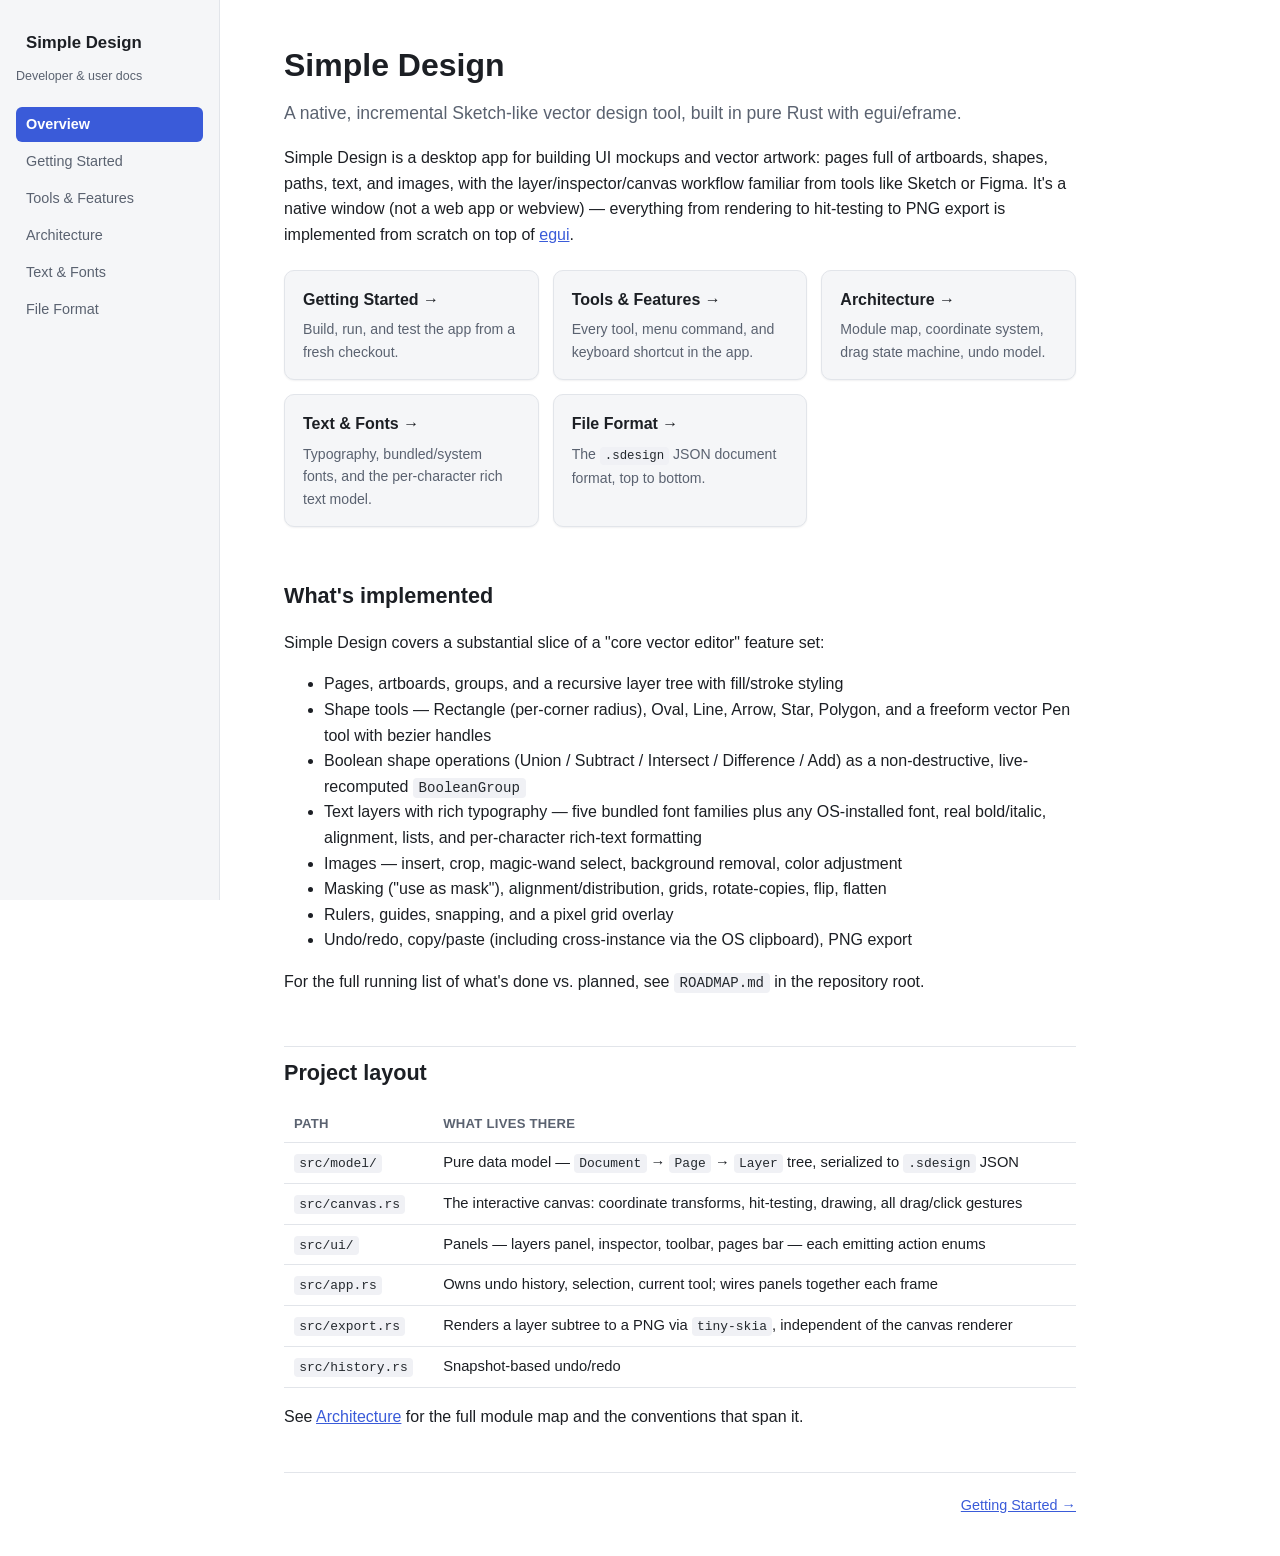
==== docs/index.html @ 33f7a799 "adding docs" ====
<!doctype html>
<html lang="en">
<head>
<meta charset="utf-8">
<meta name="viewport" content="width=device-width, initial-scale=1">
<title>Simple Design — Documentation</title>
<link rel="stylesheet" href="style.css">
</head>
<body>
<div class="layout">
<nav class="sidebar">
  <a class="brand" href="index.html">Simple Design</a>
  <div class="tagline">Developer &amp; user docs</div>
  <ul>
    <li><a class="active" href="index.html">Overview</a></li>
    <li><a href="getting-started.html">Getting Started</a></li>
    <li><a href="features.html">Tools &amp; Features</a></li>
    <li><a href="architecture.html">Architecture</a></li>
    <li><a href="text-and-fonts.html">Text &amp; Fonts</a></li>
    <li><a href="file-format.html">File Format</a></li>
  </ul>
</nav>
<main>
<h1>Simple Design</h1>
<p class="lede">A native, incremental Sketch-like vector design tool, built in pure Rust with egui/eframe.</p>

<p>
Simple Design is a desktop app for building UI mockups and vector artwork: pages full of
artboards, shapes, paths, text, and images, with the layer/inspector/canvas workflow
familiar from tools like Sketch or Figma. It's a native window (not a web app or webview) —
everything from rendering to hit-testing to PNG export is implemented from scratch on top of
<a href="https://github.com/emilk/egui" target="_blank" rel="noopener">egui</a>.
</p>

<div class="cards">
  <div class="card">
    <a href="getting-started.html">
      <h3>Getting Started →</h3>
      <p>Build, run, and test the app from a fresh checkout.</p>
    </a>
  </div>
  <div class="card">
    <a href="features.html">
      <h3>Tools &amp; Features →</h3>
      <p>Every tool, menu command, and keyboard shortcut in the app.</p>
    </a>
  </div>
  <div class="card">
    <a href="architecture.html">
      <h3>Architecture →</h3>
      <p>Module map, coordinate system, drag state machine, undo model.</p>
    </a>
  </div>
  <div class="card">
    <a href="text-and-fonts.html">
      <h3>Text &amp; Fonts →</h3>
      <p>Typography, bundled/system fonts, and the per-character rich text model.</p>
    </a>
  </div>
  <div class="card">
    <a href="file-format.html">
      <h3>File Format →</h3>
      <p>The <code>.sdesign</code> JSON document format, top to bottom.</p>
    </a>
  </div>
</div>

<h2>What's implemented</h2>
<p>Simple Design covers a substantial slice of a "core vector editor" feature set:</p>
<ul>
  <li>Pages, artboards, groups, and a recursive layer tree with fill/stroke styling</li>
  <li>Shape tools — Rectangle (per-corner radius), Oval, Line, Arrow, Star, Polygon, and a
      freeform vector Pen tool with bezier handles</li>
  <li>Boolean shape operations (Union / Subtract / Intersect / Difference / Add) as a
      non-destructive, live-recomputed <code>BooleanGroup</code></li>
  <li>Text layers with rich typography — five bundled font families plus any OS-installed
      font, real bold/italic, alignment, lists, and per-character rich-text formatting</li>
  <li>Images — insert, crop, magic-wand select, background removal, color adjustment</li>
  <li>Masking ("use as mask"), alignment/distribution, grids, rotate-copies, flip, flatten</li>
  <li>Rulers, guides, snapping, and a pixel grid overlay</li>
  <li>Undo/redo, copy/paste (including cross-instance via the OS clipboard), PNG export</li>
</ul>

<p>
For the full running list of what's done vs. planned, see <code>ROADMAP.md</code> in the
repository root.
</p>

<h2>Project layout</h2>
<table>
  <tr><th>Path</th><th>What lives there</th></tr>
  <tr><td><code>src/model/</code></td><td>Pure data model — <code>Document</code> → <code>Page</code> → <code>Layer</code> tree, serialized to <code>.sdesign</code> JSON</td></tr>
  <tr><td><code>src/canvas.rs</code></td><td>The interactive canvas: coordinate transforms, hit-testing, drawing, all drag/click gestures</td></tr>
  <tr><td><code>src/ui/</code></td><td>Panels — layers panel, inspector, toolbar, pages bar — each emitting action enums</td></tr>
  <tr><td><code>src/app.rs</code></td><td>Owns undo history, selection, current tool; wires panels together each frame</td></tr>
  <tr><td><code>src/export.rs</code></td><td>Renders a layer subtree to a PNG via <code>tiny-skia</code>, independent of the canvas renderer</td></tr>
  <tr><td><code>src/history.rs</code></td><td>Snapshot-based undo/redo</td></tr>
</table>
<p>See <a href="architecture.html">Architecture</a> for the full module map and the
conventions that span it.</p>

<div class="footer-nav">
  <span></span>
  <a href="getting-started.html">Getting Started →</a>
</div>
</main>
</div>
</body>
</html>
---- docs/style.css ----
:root {
  --bg: #ffffff;
  --bg-alt: #f5f6f8;
  --fg: #1c1f24;
  --fg-muted: #5a6270;
  --border: #e2e5ea;
  --accent: #3a5bd9;
  --accent-fg: #ffffff;
  --code-bg: #f0f1f5;
  --code-fg: #24292e;
  --tag-bg: #eef1fb;
  --tag-fg: #3a5bd9;
  --shadow: 0 1px 2px rgba(20, 24, 32, 0.06);
}

@media (prefers-color-scheme: dark) {
  :root {
    --bg: #14161a;
    --bg-alt: #1b1e24;
    --fg: #e7e9ee;
    --fg-muted: #9ba3b0;
    --border: #2a2e37;
    --accent: #7f9bff;
    --accent-fg: #0f1116;
    --code-bg: #1e2129;
    --code-fg: #dbe1ea;
    --tag-bg: #232a44;
    --tag-fg: #a9bbff;
    --shadow: 0 1px 2px rgba(0, 0, 0, 0.35);
  }
}

* {
  box-sizing: border-box;
}

html {
  color-scheme: light dark;
}

body {
  margin: 0;
  font-family: -apple-system, BlinkMacSystemFont, "Segoe UI", Helvetica, Arial, sans-serif;
  background: var(--bg);
  color: var(--fg);
  line-height: 1.6;
}

.layout {
  display: flex;
  min-height: 100vh;
}

nav.sidebar {
  flex: 0 0 220px;
  border-right: 1px solid var(--border);
  background: var(--bg-alt);
  padding: 24px 16px;
  position: sticky;
  top: 0;
  align-self: flex-start;
  height: 100vh;
  overflow-y: auto;
}

nav.sidebar .brand {
  font-weight: 700;
  font-size: 1.05rem;
  margin-bottom: 4px;
  display: block;
  color: var(--fg);
  text-decoration: none;
}

nav.sidebar .tagline {
  font-size: 0.78rem;
  color: var(--fg-muted);
  margin-bottom: 20px;
}

nav.sidebar ul {
  list-style: none;
  margin: 0;
  padding: 0;
}

nav.sidebar li {
  margin: 2px 0;
}

nav.sidebar a {
  display: block;
  padding: 6px 10px;
  border-radius: 6px;
  color: var(--fg-muted);
  text-decoration: none;
  font-size: 0.9rem;
}

nav.sidebar a:hover {
  background: var(--tag-bg);
  color: var(--fg);
}

nav.sidebar a.active {
  background: var(--accent);
  color: var(--accent-fg);
  font-weight: 600;
}

main {
  flex: 1;
  min-width: 0;
  padding: 40px clamp(20px, 5vw, 64px);
  max-width: 920px;
}

main h1 {
  font-size: 2rem;
  margin: 0 0 8px;
}

main h1 + p.lede {
  color: var(--fg-muted);
  font-size: 1.1rem;
  margin-top: 0;
}

main h2 {
  font-size: 1.35rem;
  margin: 2.4em 0 0.6em;
  padding-top: 0.4em;
  border-top: 1px solid var(--border);
}

main h2:first-of-type {
  border-top: none;
  padding-top: 0;
}

main h3 {
  font-size: 1.05rem;
  margin: 1.6em 0 0.5em;
}

p, li {
  color: var(--fg);
}

code {
  font-family: ui-monospace, SFMono-Regular, Menlo, Consolas, monospace;
  background: var(--code-bg);
  color: var(--code-fg);
  padding: 0.15em 0.4em;
  border-radius: 4px;
  font-size: 0.88em;
}

pre {
  background: var(--code-bg);
  color: var(--code-fg);
  padding: 14px 16px;
  border-radius: 8px;
  overflow-x: auto;
  font-size: 0.85rem;
  border: 1px solid var(--border);
}

pre code {
  background: none;
  padding: 0;
  border-radius: 0;
}

table {
  border-collapse: collapse;
  width: 100%;
  margin: 1em 0;
  font-size: 0.92rem;
}

th, td {
  text-align: left;
  padding: 8px 10px;
  border-bottom: 1px solid var(--border);
  vertical-align: top;
}

th {
  color: var(--fg-muted);
  font-weight: 600;
  font-size: 0.82rem;
  text-transform: uppercase;
  letter-spacing: 0.02em;
}

.cards {
  display: grid;
  grid-template-columns: repeat(auto-fit, minmax(230px, 1fr));
  gap: 14px;
  margin: 1.4em 0;
}

.card {
  border: 1px solid var(--border);
  border-radius: 10px;
  padding: 16px 18px;
  background: var(--bg-alt);
  box-shadow: var(--shadow);
}

.card h3 {
  margin: 0 0 6px;
  font-size: 1rem;
}

.card p {
  margin: 0;
  font-size: 0.88rem;
  color: var(--fg-muted);
}

.card a {
  color: var(--fg);
  text-decoration: none;
}

.tag {
  display: inline-block;
  background: var(--tag-bg);
  color: var(--tag-fg);
  border-radius: 5px;
  padding: 1px 8px;
  font-size: 0.78rem;
  font-weight: 600;
  margin: 0 4px 4px 0;
}

kbd {
  font-family: ui-monospace, SFMono-Regular, Menlo, Consolas, monospace;
  background: var(--code-bg);
  border: 1px solid var(--border);
  border-bottom-width: 2px;
  border-radius: 5px;
  padding: 1px 6px;
  font-size: 0.82em;
}

blockquote {
  margin: 1em 0;
  padding: 0.6em 1em;
  border-left: 3px solid var(--accent);
  background: var(--bg-alt);
  color: var(--fg-muted);
}

a {
  color: var(--accent);
}

.footer-nav {
  display: flex;
  justify-content: space-between;
  margin-top: 3em;
  padding-top: 1.4em;
  border-top: 1px solid var(--border);
  font-size: 0.9rem;
}

@media (max-width: 760px) {
  .layout {
    flex-direction: column;
  }
  nav.sidebar {
    position: static;
    height: auto;
    flex: none;
    width: auto;
  }
  main {
    max-width: none;
  }
}
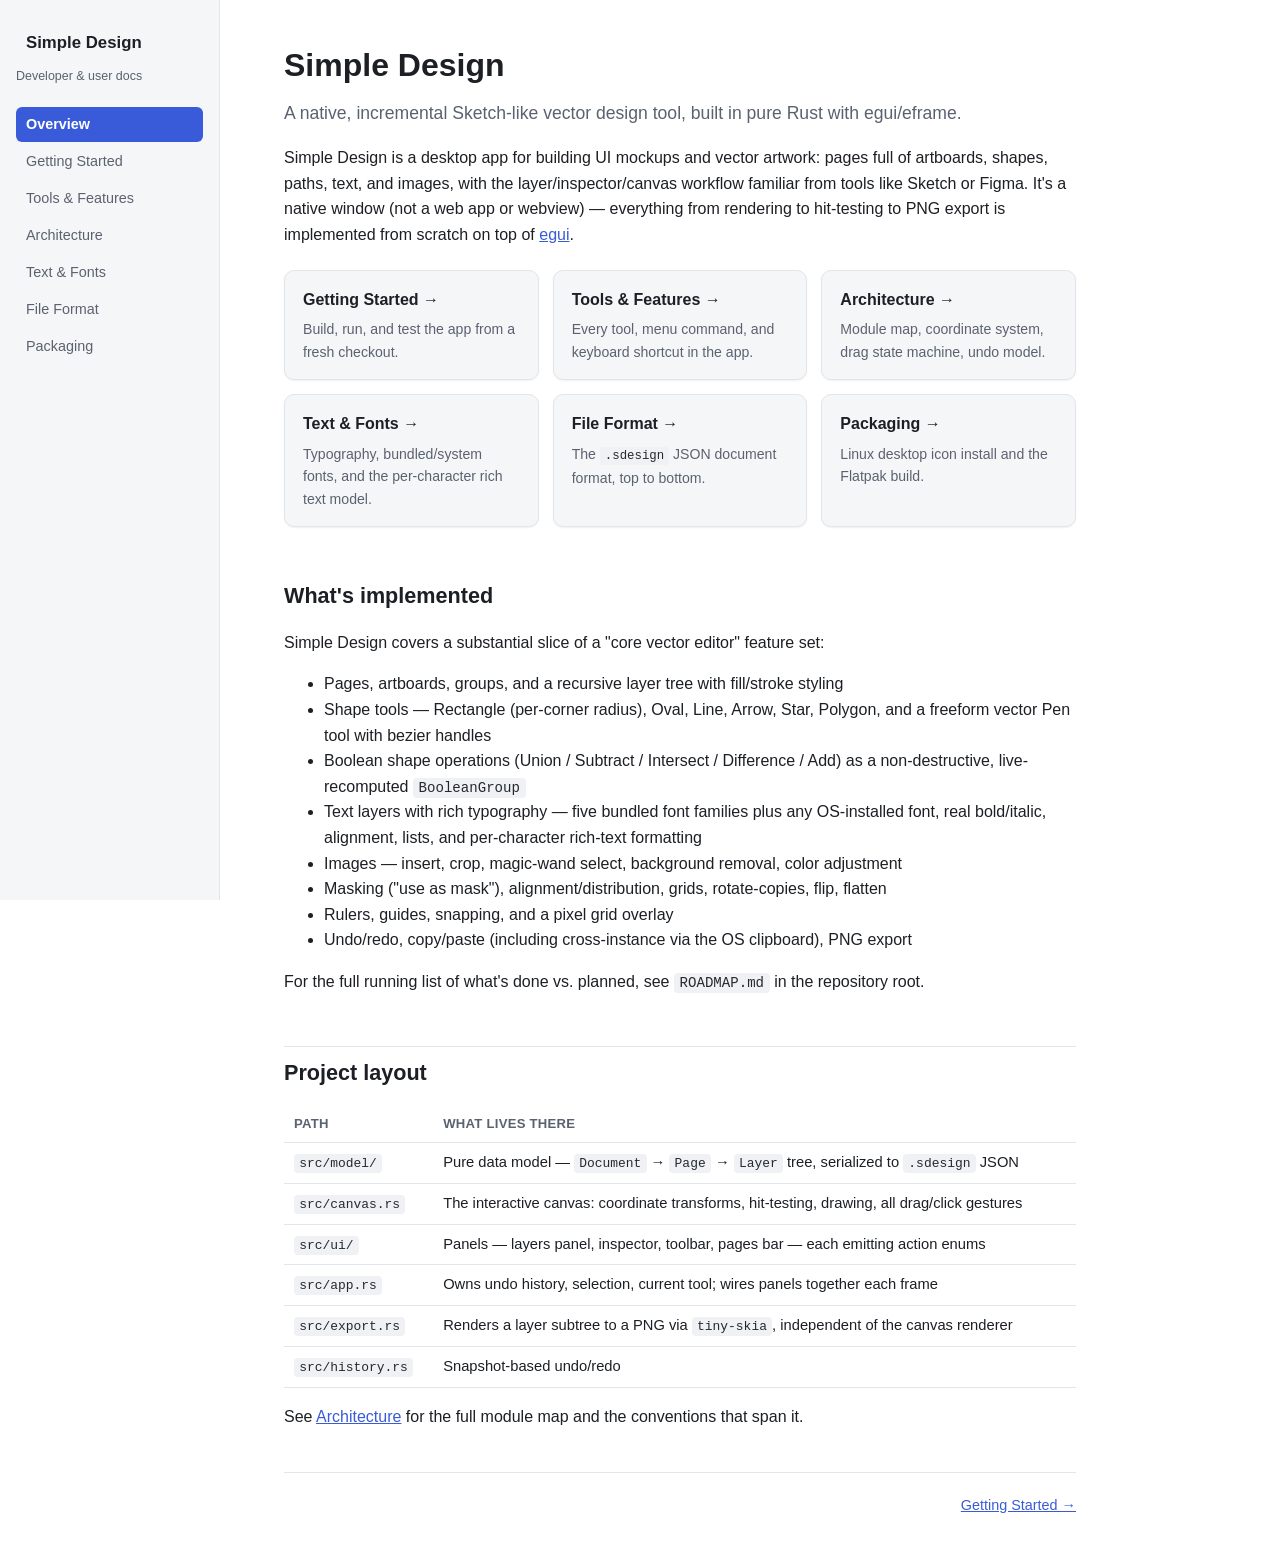
==== commit 531c3241: "packaging" ====
--- a/docs/index.html
+++ b/docs/index.html
@@ -18,6 +18,7 @@
     <li><a href="architecture.html">Architecture</a></li>
     <li><a href="text-and-fonts.html">Text &amp; Fonts</a></li>
     <li><a href="file-format.html">File Format</a></li>
+    <li><a href="packaging.html">Packaging</a></li>
   </ul>
 </nav>
 <main>
@@ -61,6 +62,12 @@
     <a href="file-format.html">
       <h3>File Format →</h3>
       <p>The <code>.sdesign</code> JSON document format, top to bottom.</p>
+    </a>
+  </div>
+  <div class="card">
+    <a href="packaging.html">
+      <h3>Packaging →</h3>
+      <p>Linux desktop icon install and the Flatpak build.</p>
     </a>
   </div>
 </div>
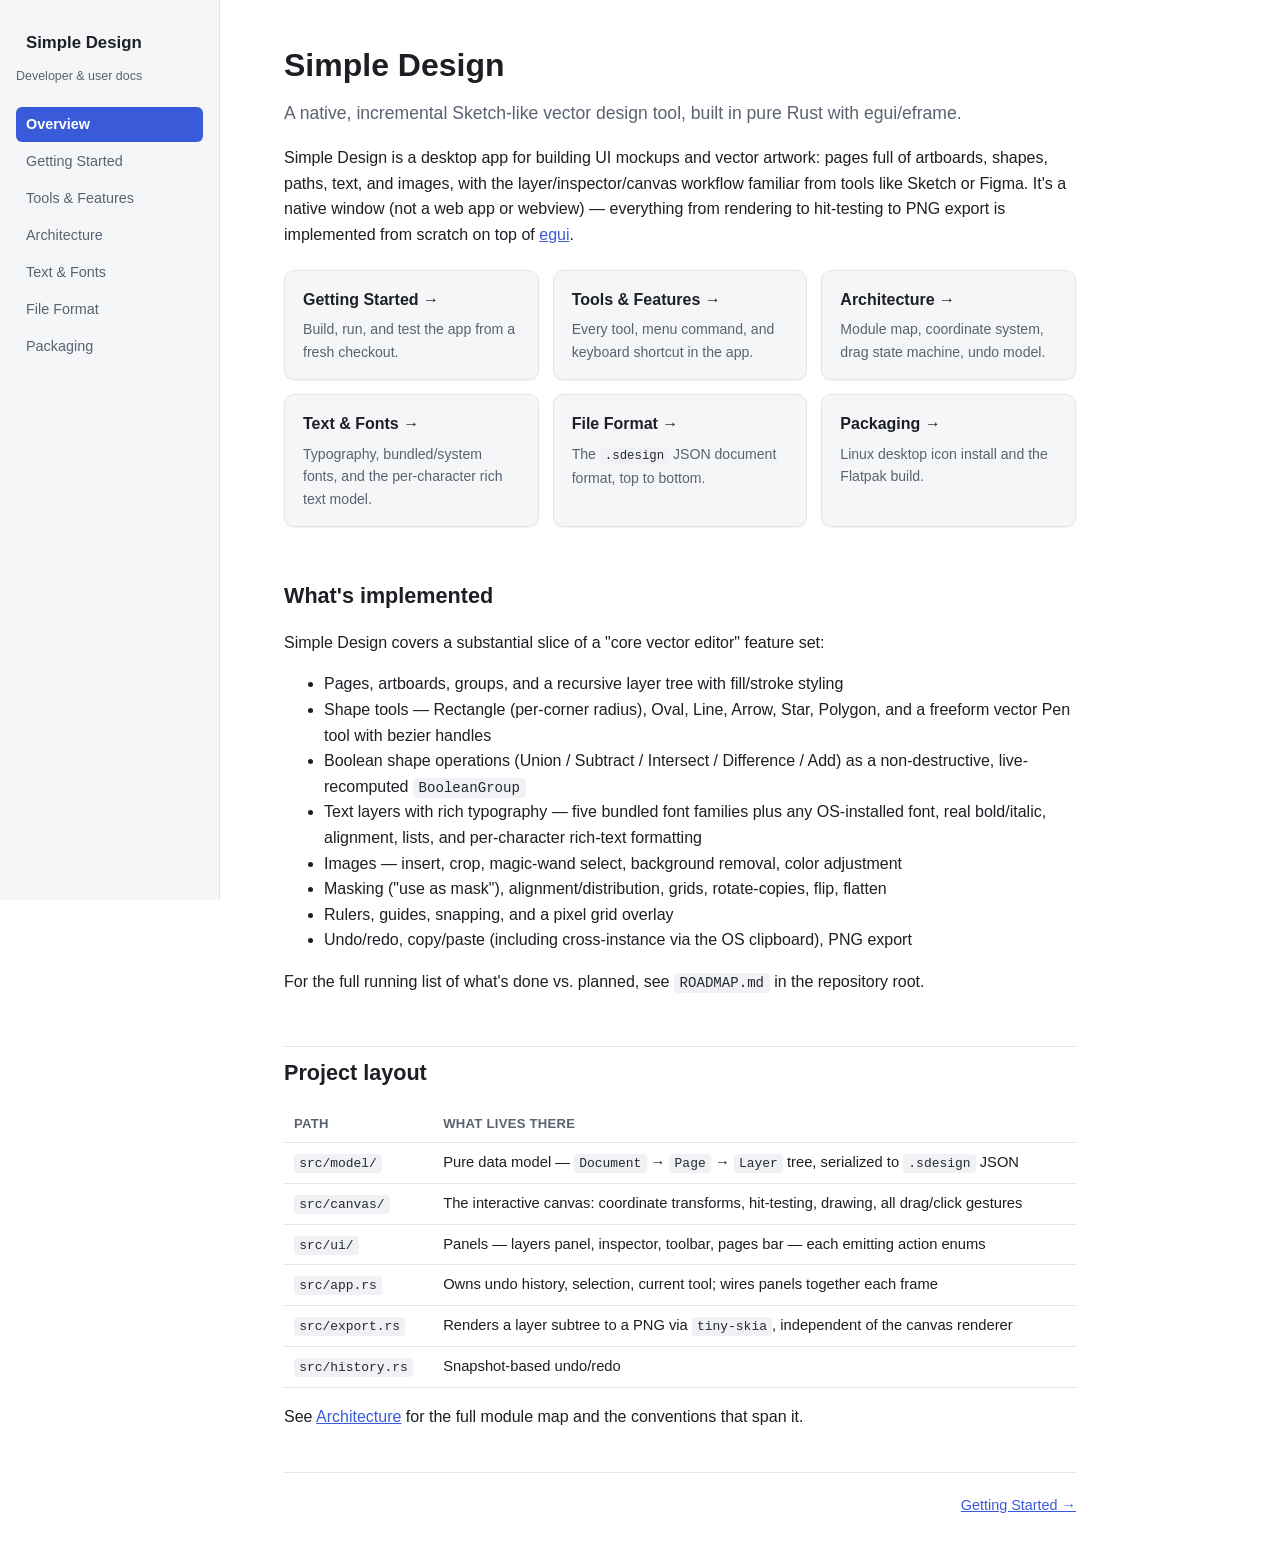
==== commit 6e617bdf: "source reorganization" ====
--- a/docs/index.html
+++ b/docs/index.html
@@ -97,7 +97,7 @@
 <table>
   <tr><th>Path</th><th>What lives there</th></tr>
   <tr><td><code>src/model/</code></td><td>Pure data model — <code>Document</code> → <code>Page</code> → <code>Layer</code> tree, serialized to <code>.sdesign</code> JSON</td></tr>
-  <tr><td><code>src/canvas.rs</code></td><td>The interactive canvas: coordinate transforms, hit-testing, drawing, all drag/click gestures</td></tr>
+  <tr><td><code>src/canvas/</code></td><td>The interactive canvas: coordinate transforms, hit-testing, drawing, all drag/click gestures</td></tr>
   <tr><td><code>src/ui/</code></td><td>Panels — layers panel, inspector, toolbar, pages bar — each emitting action enums</td></tr>
   <tr><td><code>src/app.rs</code></td><td>Owns undo history, selection, current tool; wires panels together each frame</td></tr>
   <tr><td><code>src/export.rs</code></td><td>Renders a layer subtree to a PNG via <code>tiny-skia</code>, independent of the canvas renderer</td></tr>
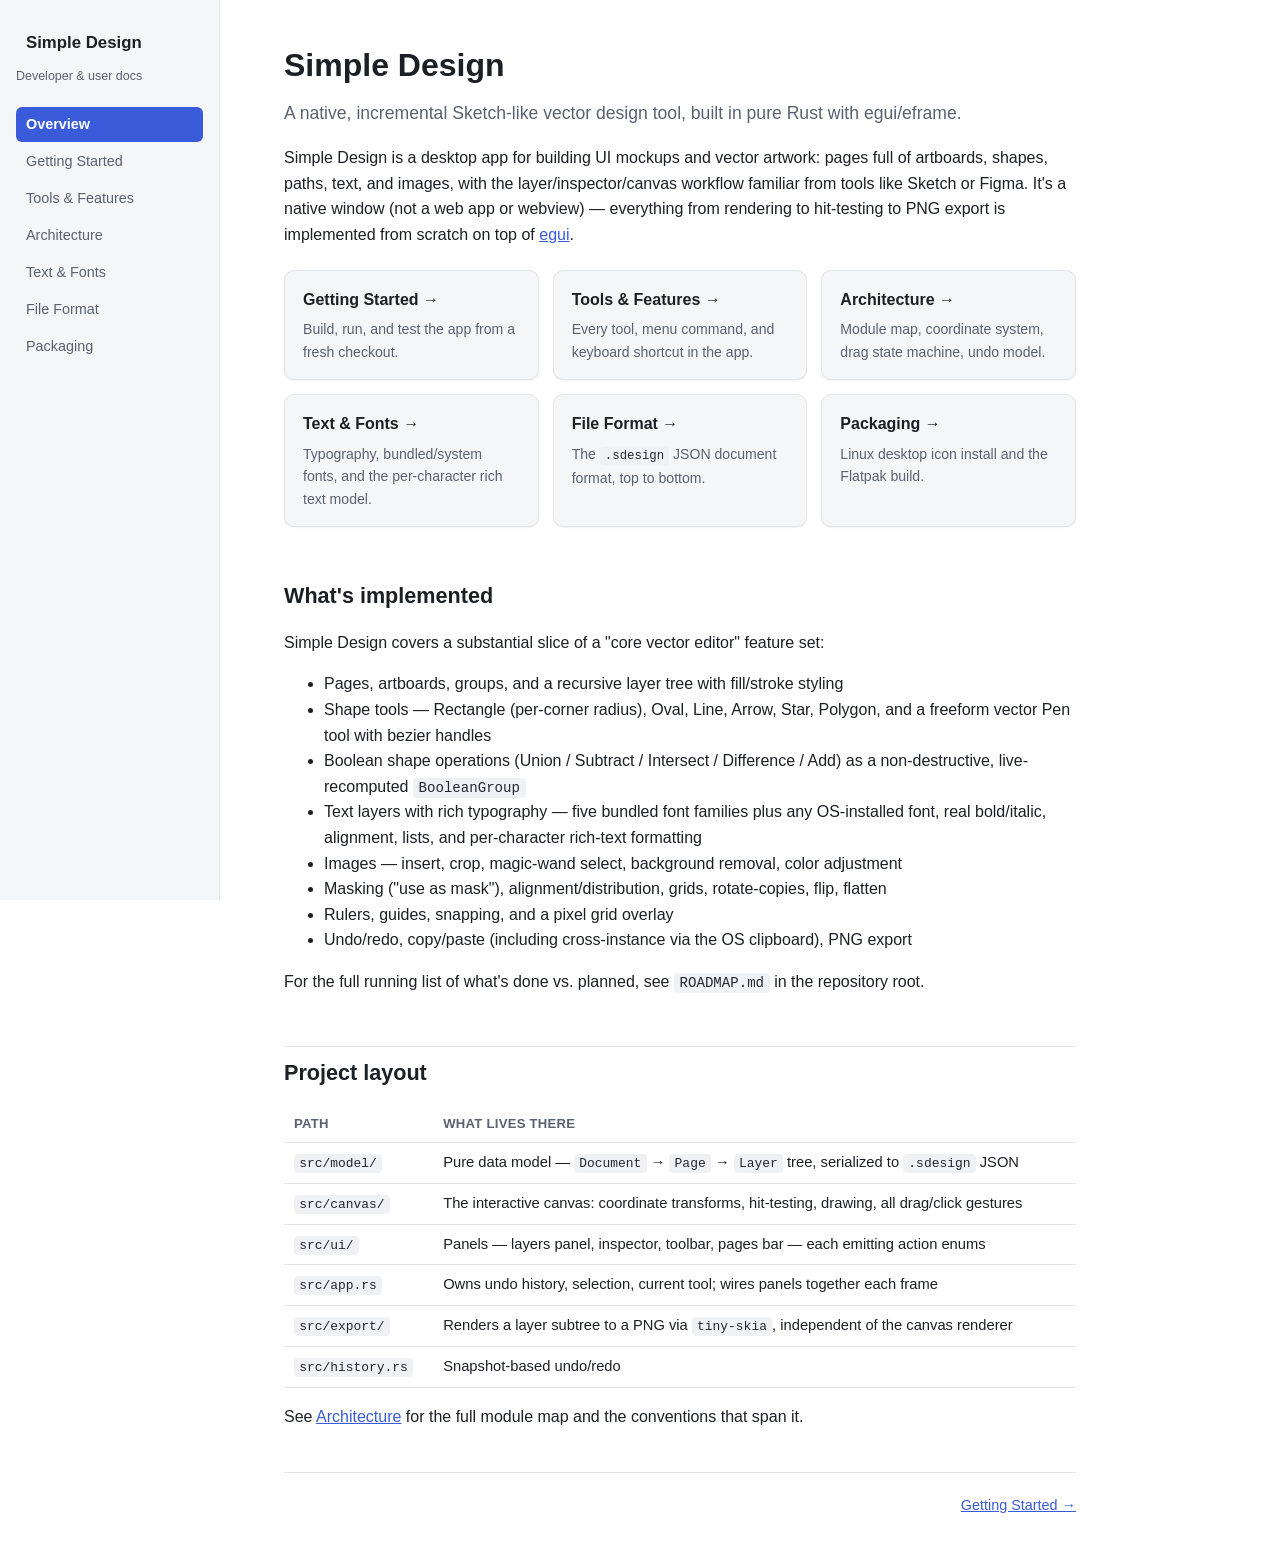
==== commit 7456f163: "reorganizing code" ====
--- a/docs/index.html
+++ b/docs/index.html
@@ -100,7 +100,7 @@
   <tr><td><code>src/canvas/</code></td><td>The interactive canvas: coordinate transforms, hit-testing, drawing, all drag/click gestures</td></tr>
   <tr><td><code>src/ui/</code></td><td>Panels — layers panel, inspector, toolbar, pages bar — each emitting action enums</td></tr>
   <tr><td><code>src/app.rs</code></td><td>Owns undo history, selection, current tool; wires panels together each frame</td></tr>
-  <tr><td><code>src/export.rs</code></td><td>Renders a layer subtree to a PNG via <code>tiny-skia</code>, independent of the canvas renderer</td></tr>
+  <tr><td><code>src/export/</code></td><td>Renders a layer subtree to a PNG via <code>tiny-skia</code>, independent of the canvas renderer</td></tr>
   <tr><td><code>src/history.rs</code></td><td>Snapshot-based undo/redo</td></tr>
 </table>
 <p>See <a href="architecture.html">Architecture</a> for the full module map and the
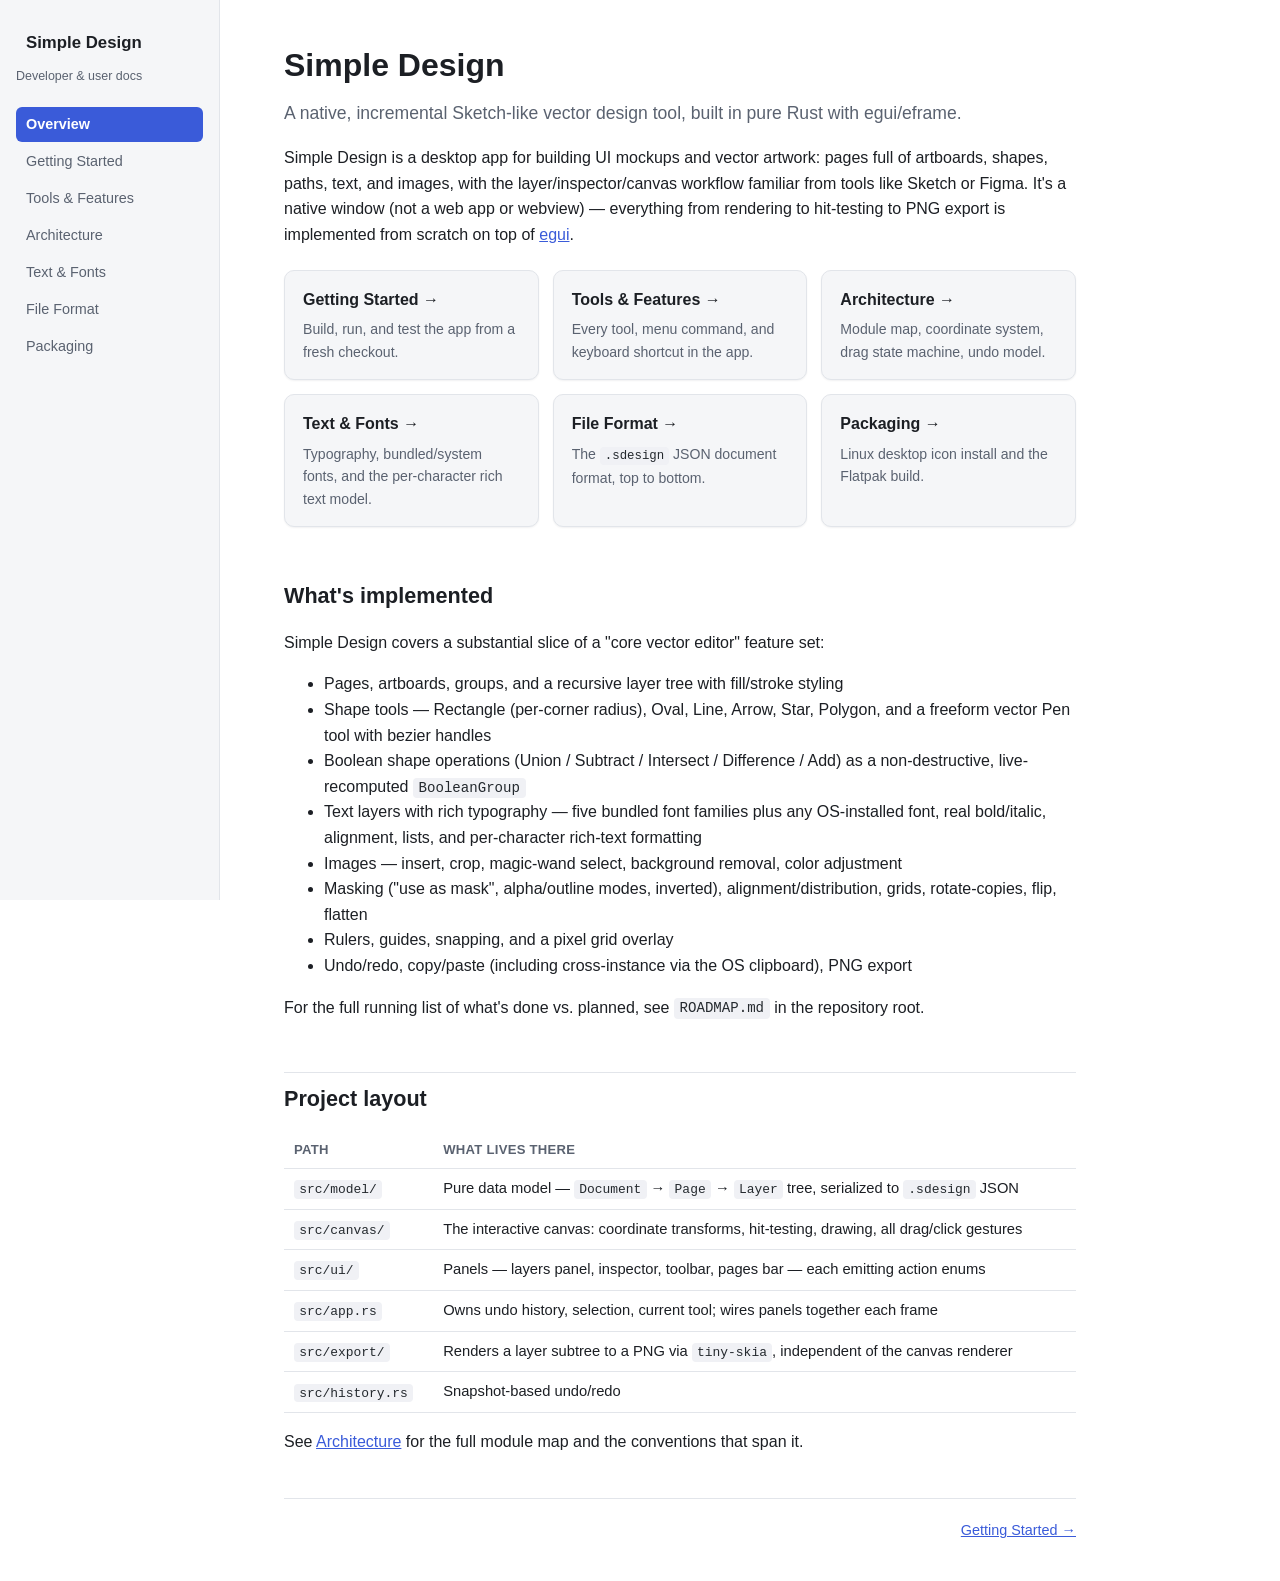
==== commit 7b19fe0c: "fixing export and updating docs" ====
--- a/docs/index.html
+++ b/docs/index.html
@@ -83,7 +83,7 @@
   <li>Text layers with rich typography — five bundled font families plus any OS-installed
       font, real bold/italic, alignment, lists, and per-character rich-text formatting</li>
   <li>Images — insert, crop, magic-wand select, background removal, color adjustment</li>
-  <li>Masking ("use as mask"), alignment/distribution, grids, rotate-copies, flip, flatten</li>
+  <li>Masking ("use as mask", alpha/outline modes, inverted), alignment/distribution, grids, rotate-copies, flip, flatten</li>
   <li>Rulers, guides, snapping, and a pixel grid overlay</li>
   <li>Undo/redo, copy/paste (including cross-instance via the OS clipboard), PNG export</li>
 </ul>
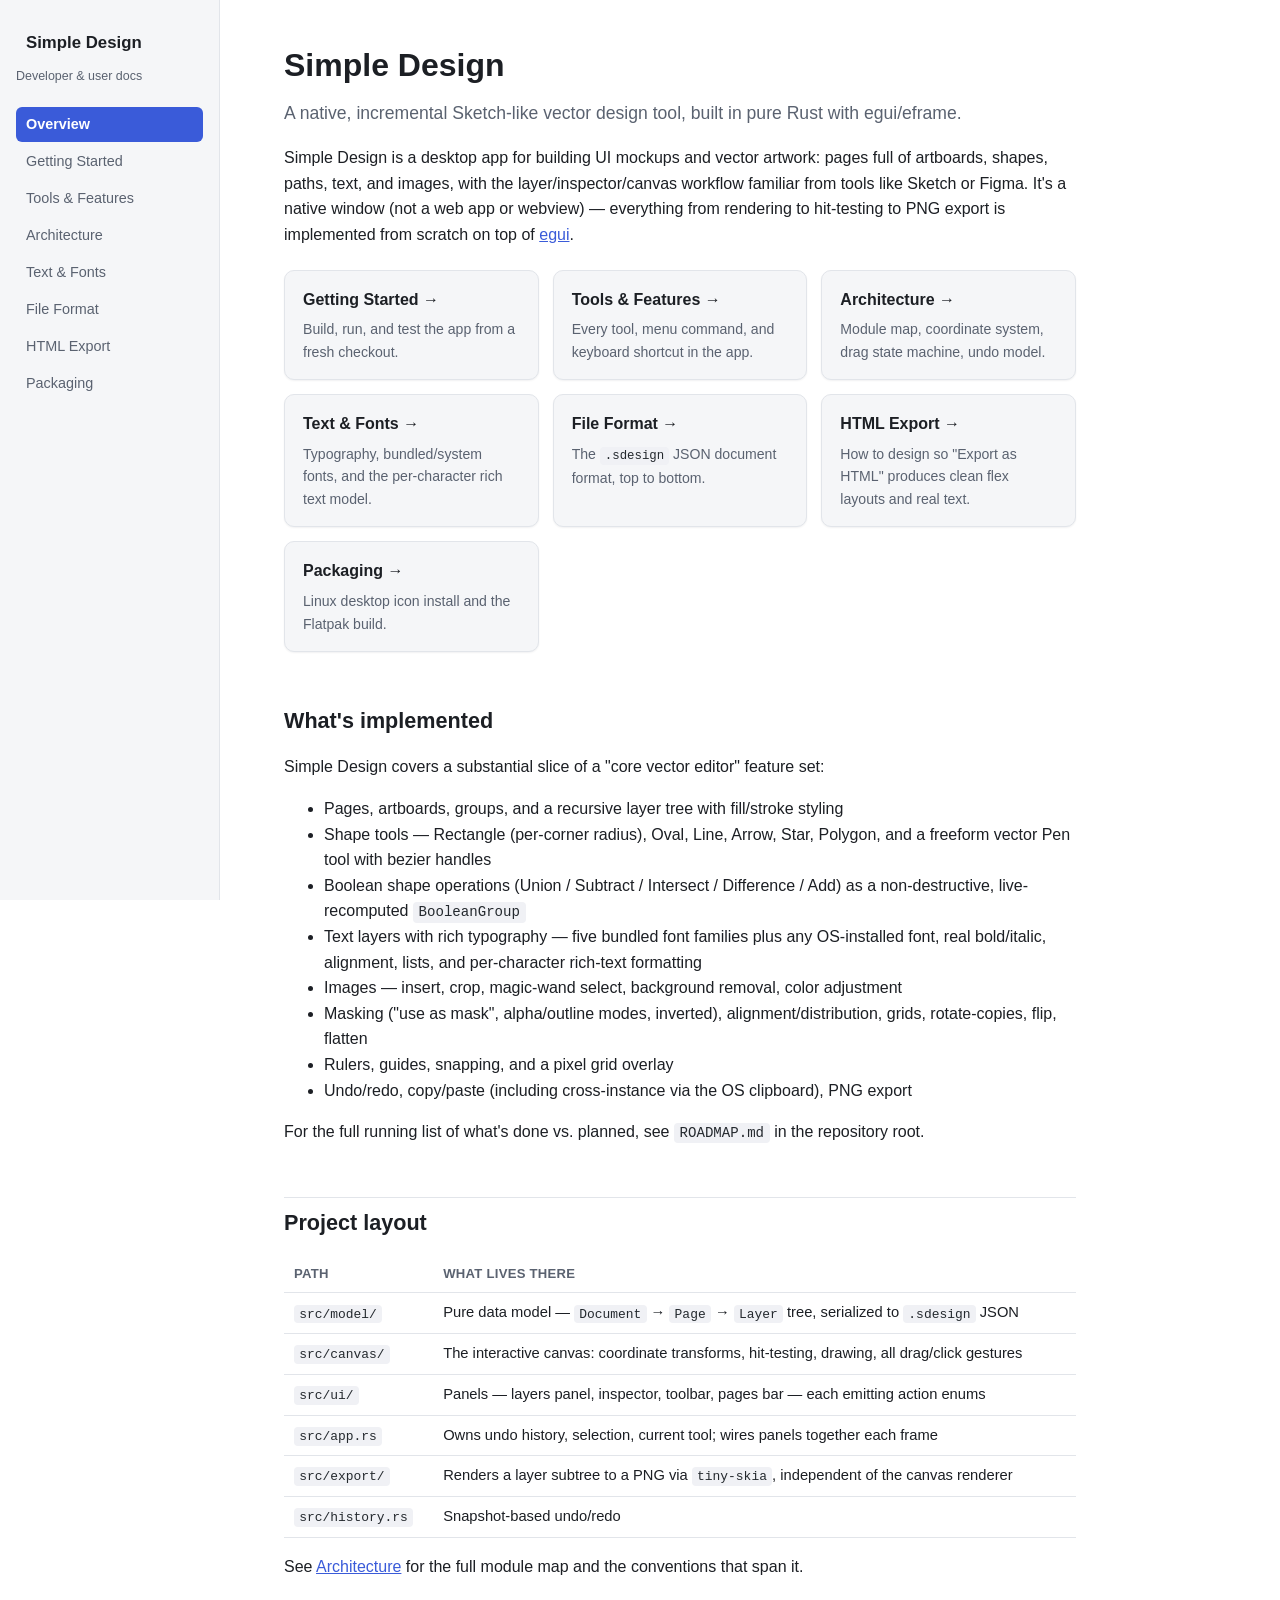
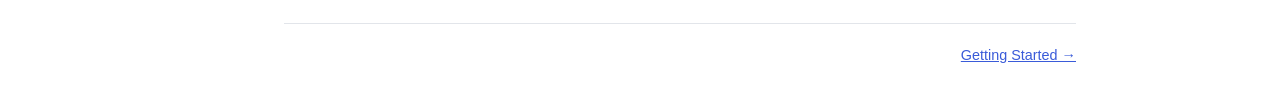
==== commit 1b9c34b8: "upgrade documentation" ====
--- a/docs/index.html
+++ b/docs/index.html
@@ -18,6 +18,7 @@
     <li><a href="architecture.html">Architecture</a></li>
     <li><a href="text-and-fonts.html">Text &amp; Fonts</a></li>
     <li><a href="file-format.html">File Format</a></li>
+    <li><a href="html-export.html">HTML Export</a></li>
     <li><a href="packaging.html">Packaging</a></li>
   </ul>
 </nav>
@@ -62,6 +63,12 @@
     <a href="file-format.html">
       <h3>File Format →</h3>
       <p>The <code>.sdesign</code> JSON document format, top to bottom.</p>
+    </a>
+  </div>
+  <div class="card">
+    <a href="html-export.html">
+      <h3>HTML Export →</h3>
+      <p>How to design so "Export as HTML" produces clean flex layouts and real text.</p>
     </a>
   </div>
   <div class="card">
